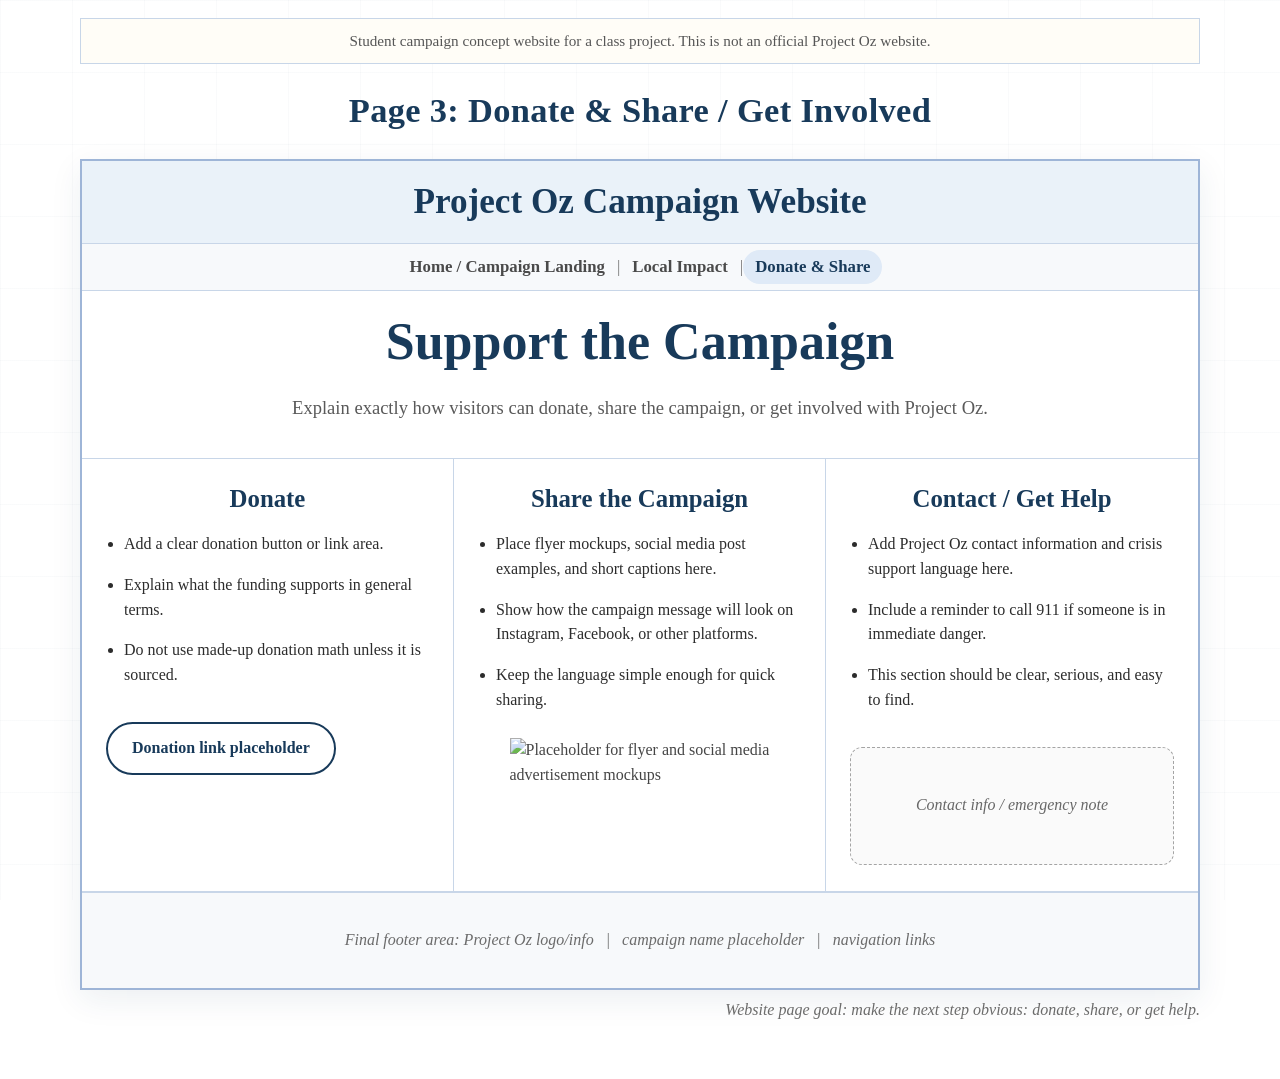
==== donate-share.html @ 4ec4ed12 "Add files via upload" ====
<!doctype html>
<html lang="en">
<head>
  <meta charset="utf-8">
  <meta name="viewport" content="width=device-width, initial-scale=1">
  <title>Project Oz Campaign Website | Donate & Share</title>
  <link rel="stylesheet" href="styles.css">
</head>
<body>
  <div class="student-notice">Student campaign concept website for a class project. This is not an official Project Oz website.</div>

  <div class="site-shell">
    <h1 class="page-label">Page 3: Donate &amp; Share / Get Involved</h1>

    <div class="site-frame">
      <header>
        <div class="brand-bar">Project Oz Campaign Website</div>
        <nav class="nav-bar" aria-label="Main navigation">
          <a href="index.html">Home / Campaign Landing</a>
          <span class="nav-separator">|</span>
          <a href="local-impact.html">Local Impact</a>
          <span class="nav-separator">|</span>
          <a href="donate-share.html" aria-current="page">Donate &amp; Share</a>
        </nav>
      </header>

      <main>
        <section class="hero">
          <h1>Support the Campaign</h1>
          <p class="subtitle">Explain exactly how visitors can donate, share the campaign, or get involved with Project Oz.</p>
        </section>

        <section class="card-grid" aria-label="Donate share and contact sections">
          <article class="panel">
            <h2>Donate</h2>
            <ul>
              <li>Add a clear donation button or link area.</li>
              <li>Explain what the funding supports in general terms.</li>
              <li>Do not use made-up donation math unless it is sourced.</li>
            </ul>
            <a class="action-button" href="#">Donation link placeholder</a>
          </article>

          <article class="panel">
            <h2>Share the Campaign</h2>
            <ul>
              <li>Place flyer mockups, social media post examples, and short captions here.</li>
              <li>Show how the campaign message will look on Instagram, Facebook, or other platforms.</li>
              <li>Keep the language simple enough for quick sharing.</li>
            </ul>
            <img class="box-mockup" src="assets/flyer-placeholder.svg" alt="Placeholder for flyer and social media advertisement mockups">
          </article>

          <article class="panel">
            <h2>Contact / Get Help</h2>
            <ul>
              <li>Add Project Oz contact information and crisis support language here.</li>
              <li>Include a reminder to call 911 if someone is in immediate danger.</li>
              <li>This section should be clear, serious, and easy to find.</li>
            </ul>
            <div class="placeholder">Contact info / emergency note</div>
          </article>
        </section>

        <footer class="footer-area">
          Final footer area: Project Oz logo/info &nbsp; | &nbsp; campaign name placeholder &nbsp; | &nbsp; navigation links
        </footer>
      </main>
    </div>

    <div class="goal-note">Website page goal: make the next step obvious: donate, share, or get help.</div>
  </div>
</body>
</html>
---- styles.css ----
:root {
  --navy: #183a5a;
  --line: #9eb5d7;
  --line-soft: #c8d6e8;
  --pale-blue: #eaf2f9;
  --pale-gray: #f7f9fb;
  --text: #2c2c2c;
  --muted: #6b6b6b;
  --white: #ffffff;
}

* {
  box-sizing: border-box;
}

html {
  scroll-behavior: smooth;
}

body {
  margin: 0;
  background: #ffffff;
  color: var(--text);
  font-family: Georgia, "Times New Roman", serif;
  line-height: 1.55;
}

body::before {
  content: "";
  position: fixed;
  inset: 0;
  pointer-events: none;
  background:
    linear-gradient(90deg, rgba(24, 58, 90, 0.025) 1px, transparent 1px),
    linear-gradient(rgba(24, 58, 90, 0.025) 1px, transparent 1px);
  background-size: 72px 72px;
  z-index: -1;
}

.site-shell {
  width: min(1120px, calc(100% - 40px));
  margin: 40px auto 56px;
}

.student-notice {
  width: min(1120px, calc(100% - 40px));
  margin: 18px auto -20px;
  padding: 10px 16px;
  border: 1px solid var(--line-soft);
  background: #fffdf7;
  color: #565656;
  font-size: 0.95rem;
  text-align: center;
}

.page-label {
  text-align: center;
  color: var(--navy);
  font-size: clamp(1.6rem, 3vw, 2.15rem);
  margin: 0 0 22px;
  letter-spacing: 0.01em;
}

.site-frame {
  border: 2px solid var(--line);
  background: var(--white);
  box-shadow: 0 10px 30px rgba(24, 58, 90, 0.08);
}

.brand-bar {
  background: var(--pale-blue);
  border-bottom: 1px solid var(--line-soft);
  color: var(--navy);
  text-align: center;
  padding: 14px 20px;
  font-size: clamp(1.65rem, 3vw, 2.2rem);
  font-weight: 700;
}

.nav-bar {
  display: flex;
  align-items: center;
  justify-content: center;
  flex-wrap: wrap;
  gap: 0;
  min-height: 44px;
  padding: 6px 12px;
  border-bottom: 1px solid var(--line-soft);
  background: var(--pale-gray);
  color: #494949;
  font-size: 1.05rem;
  font-weight: 700;
}

.nav-bar a {
  color: #4a4a4a;
  text-decoration: none;
  padding: 4px 12px;
  border-radius: 999px;
}

.nav-bar a:hover,
.nav-bar a:focus,
.nav-bar a[aria-current="page"] {
  color: var(--navy);
  background: #dfeaf7;
  outline: none;
}

.nav-separator {
  color: #777;
  font-weight: 400;
}

.hero {
  text-align: center;
  padding: 22px 40px 36px;
  border-bottom: 1px solid var(--line-soft);
}

.hero h1 {
  margin: 0;
  color: var(--navy);
  font-size: clamp(2.2rem, 5vw, 3.25rem);
  line-height: 1.12;
}

.hero .subtitle {
  margin: 22px auto 0;
  max-width: 820px;
  color: #595959;
  font-size: 1.16rem;
}

.campaign-name {
  display: inline-block;
  margin-top: 25px;
  font-size: 1.2rem;
  font-style: italic;
  color: #666;
}

.campaign-line {
  display: inline-block;
  min-width: 270px;
  border-bottom: 1px solid #777;
  transform: translateY(-2px);
}

.card-grid {
  display: grid;
  grid-template-columns: repeat(3, 1fr);
  min-height: 390px;
}

.two-grid {
  display: grid;
  grid-template-columns: repeat(2, 1fr);
}

.four-grid {
  display: grid;
  grid-template-columns: repeat(4, 1fr);
}

.panel {
  padding: 26px 24px;
  border-right: 1px solid var(--line-soft);
  border-bottom: 1px solid var(--line-soft);
  min-height: 255px;
}

.panel:last-child {
  border-right: none;
}

.two-grid .panel:nth-child(2n),
.four-grid .panel:nth-child(4n),
.card-grid .panel:nth-child(3n) {
  border-right: none;
}

.panel h2,
.panel h3,
.source-area h2 {
  margin: 0 0 18px;
  color: var(--navy);
  line-height: 1.15;
}

.panel h2 {
  text-align: center;
  font-size: 1.55rem;
}

.panel h3 {
  text-align: center;
  font-size: 1.28rem;
}

.panel p {
  margin: 0 0 15px;
  font-size: 1.04rem;
}

.panel ul {
  margin: 0;
  padding-left: 18px;
}

.panel li {
  margin: 0 0 16px;
}

.placeholder {
  display: flex;
  align-items: center;
  justify-content: center;
  min-height: 118px;
  margin-top: 34px;
  padding: 18px;
  border: 1px dashed #a4a4a4;
  border-radius: 12px;
  background: #fafafa;
  color: #686868;
  font-style: italic;
  text-align: center;
}

.placeholder.tight {
  min-height: 70px;
  margin-top: 18px;
}

.box-mockup {
  width: 100%;
  max-width: 260px;
  margin: 25px auto 0;
  display: block;
  opacity: 0.88;
}

.action-button {
  display: inline-block;
  margin-top: 18px;
  padding: 12px 24px;
  border: 2px solid var(--navy);
  border-radius: 999px;
  color: var(--navy);
  text-decoration: none;
  font-weight: 700;
  background: #ffffff;
}

.action-button:hover,
.action-button:focus {
  background: var(--navy);
  color: #ffffff;
}

.wide-panel {
  padding: 24px;
  border-bottom: 1px solid var(--line-soft);
}

.source-area {
  padding: 24px;
  min-height: 135px;
}

.source-list {
  margin: 8px 0 0;
  padding-left: 19px;
}

.source-list li {
  margin-bottom: 8px;
}

.source-list a {
  color: var(--navy);
}

.goal-note {
  text-align: right;
  color: var(--muted);
  font-style: italic;
  padding: 8px 0 0;
}

.footer-area {
  min-height: 96px;
  border-top: 1px solid var(--line-soft);
  background: var(--pale-gray);
  display: flex;
  align-items: center;
  justify-content: center;
  padding: 20px;
  color: var(--muted);
  font-style: italic;
  text-align: center;
}

.site-footer {
  margin-top: 14px;
  color: var(--muted);
  font-size: 0.92rem;
  text-align: center;
}

.site-footer a {
  color: var(--navy);
}

@media (max-width: 850px) {
  .site-shell,
  .student-notice {
    width: min(100% - 24px, 1120px);
  }

  .hero {
    padding: 26px 22px;
  }

  .card-grid,
  .two-grid,
  .four-grid {
    grid-template-columns: 1fr;
  }

  .panel,
  .panel:last-child,
  .two-grid .panel:nth-child(2n),
  .four-grid .panel:nth-child(4n),
  .card-grid .panel:nth-child(3n) {
    border-right: none;
  }

  .nav-separator {
    display: none;
  }

  .nav-bar a {
    margin: 2px;
  }

  .goal-note {
    text-align: center;
    padding: 10px 14px 0;
  }
}
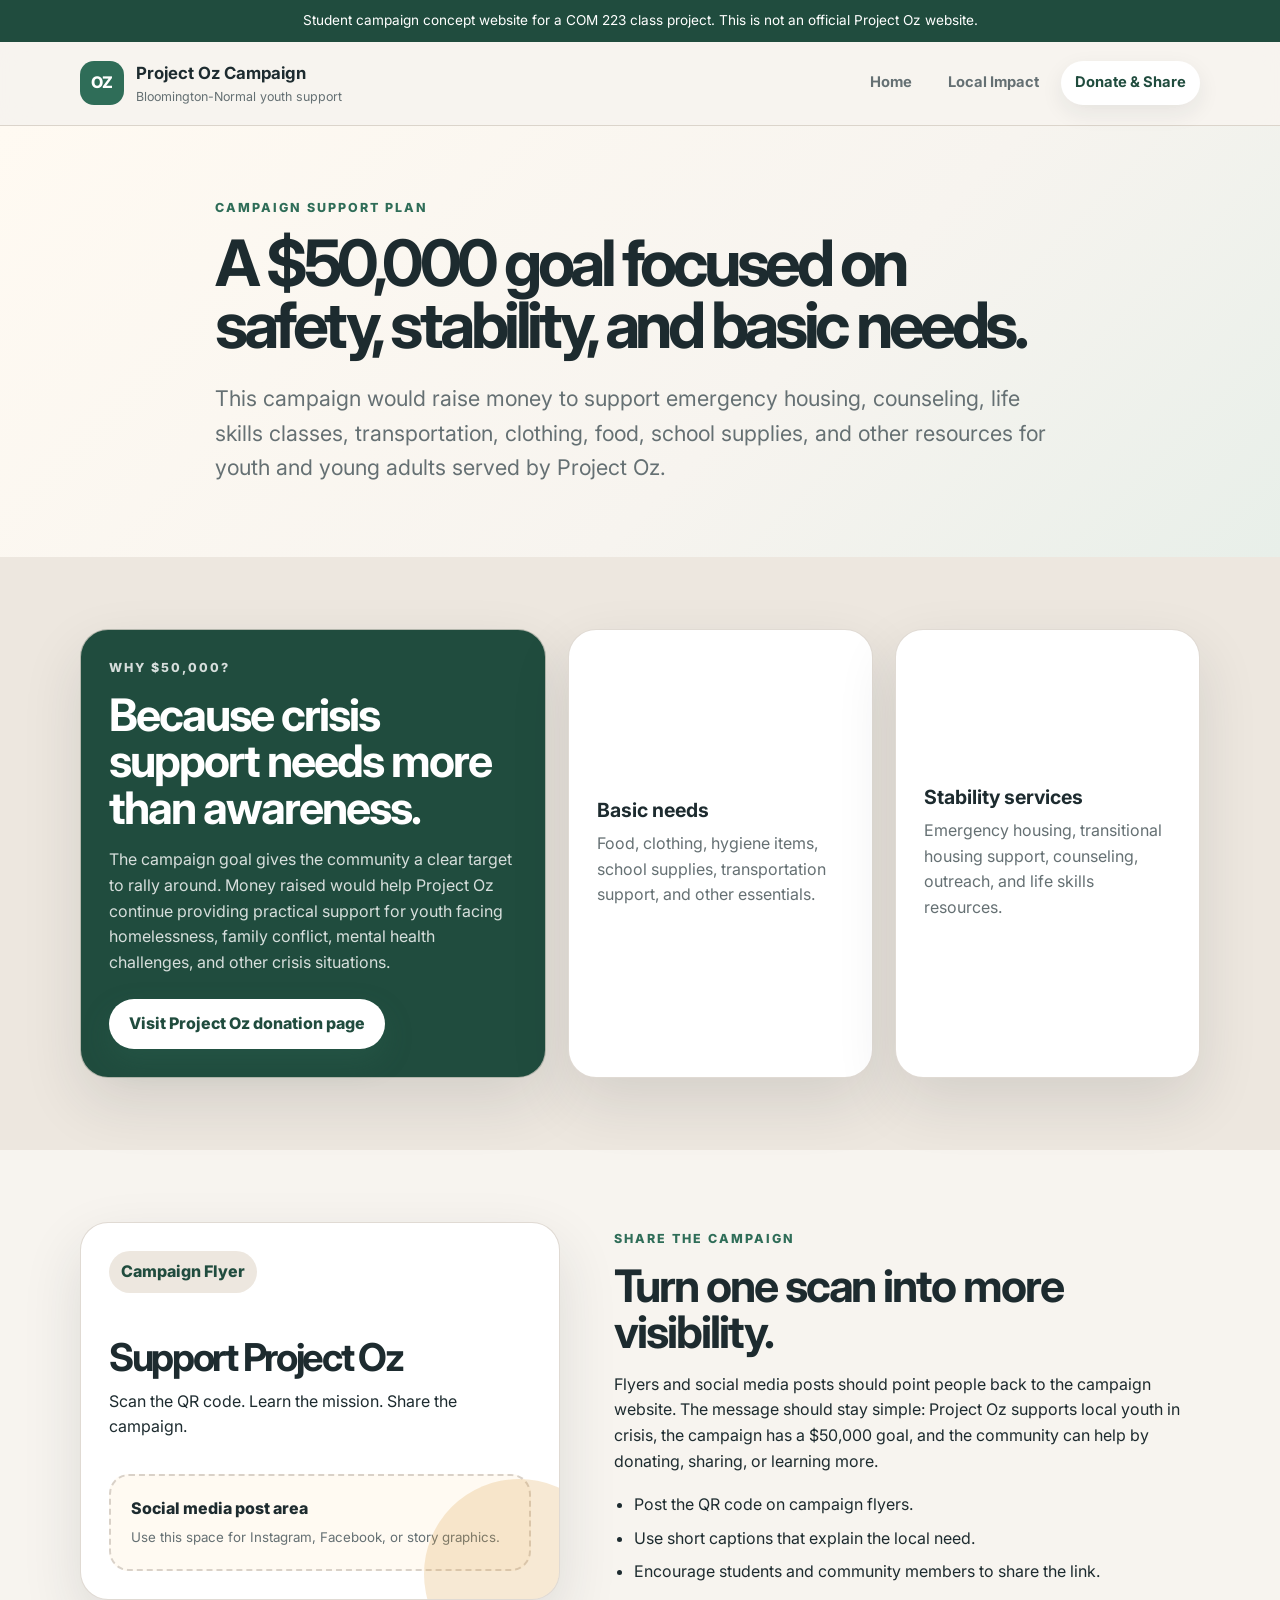
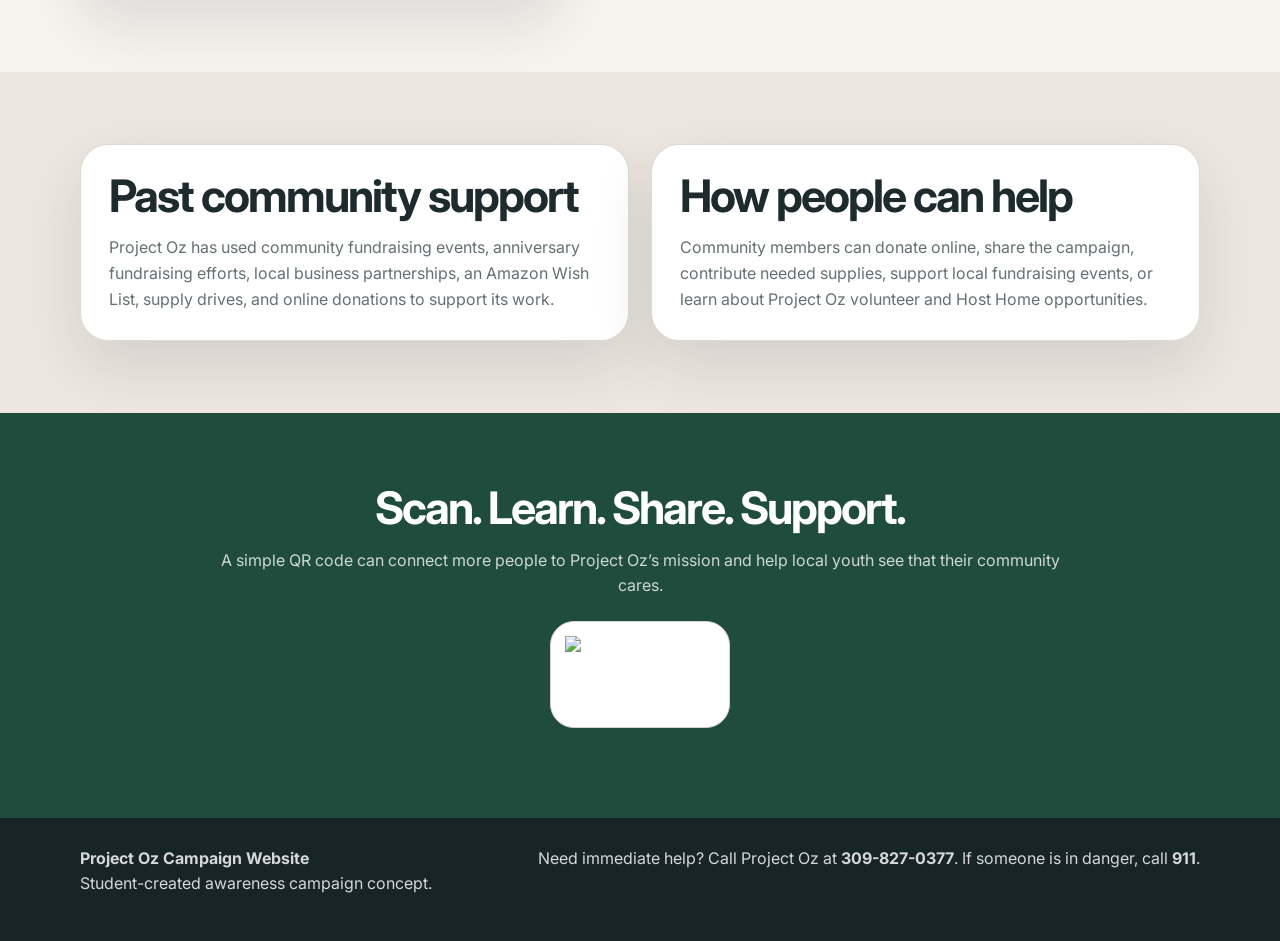
==== commit ab817c1c: "Add files via upload" ====
--- a/donate-share.html
+++ b/donate-share.html
@@ -3,72 +3,115 @@
 <head>
   <meta charset="utf-8">
   <meta name="viewport" content="width=device-width, initial-scale=1">
-  <title>Project Oz Campaign Website | Donate & Share</title>
+  <meta name="description" content="Donation, sharing, and community support plan for the Project Oz campaign concept.">
+  <title>Project Oz Campaign | Donate & Share</title>
+  <link rel="preconnect" href="https://fonts.googleapis.com">
+  <link rel="preconnect" href="https://fonts.gstatic.com" crossorigin>
+  <link href="https://fonts.googleapis.com/css2?family=Inter:wght@400;500;600;700;800&display=swap" rel="stylesheet">
   <link rel="stylesheet" href="styles.css">
 </head>
 <body>
-  <div class="student-notice">Student campaign concept website for a class project. This is not an official Project Oz website.</div>
+  <a class="skip-link" href="#main-content">Skip to main content</a>
+  <div class="notice">Student campaign concept website for a COM 223 class project. This is not an official Project Oz website.</div>
 
-  <div class="site-shell">
-    <h1 class="page-label">Page 3: Donate &amp; Share / Get Involved</h1>
+  <header class="site-header">
+    <div class="container header-inner">
+      <a class="brand" href="index.html" aria-label="Project Oz Campaign homepage">
+        <span class="brand-mark">OZ</span>
+        <span>
+          <strong>Project Oz Campaign</strong>
+          <small>Bloomington-Normal youth support</small>
+        </span>
+      </a>
+      <nav class="nav" aria-label="Main navigation">
+        <a href="index.html">Home</a>
+        <a href="local-impact.html">Local Impact</a>
+        <a class="active" href="donate-share.html">Donate &amp; Share</a>
+      </nav>
+    </div>
+  </header>
 
-    <div class="site-frame">
-      <header>
-        <div class="brand-bar">Project Oz Campaign Website</div>
-        <nav class="nav-bar" aria-label="Main navigation">
-          <a href="index.html">Home / Campaign Landing</a>
-          <span class="nav-separator">|</span>
-          <a href="local-impact.html">Local Impact</a>
-          <span class="nav-separator">|</span>
-          <a href="donate-share.html" aria-current="page">Donate &amp; Share</a>
-        </nav>
-      </header>
+  <main id="main-content">
+    <section class="page-hero section">
+      <div class="container narrow">
+        <p class="eyebrow">Campaign support plan</p>
+        <h1>A $50,000 goal focused on safety, stability, and basic needs.</h1>
+        <p class="lead">This campaign would raise money to support emergency housing, counseling, life skills classes, transportation, clothing, food, school supplies, and other resources for youth and young adults served by Project Oz.</p>
+      </div>
+    </section>
 
-      <main>
-        <section class="hero">
-          <h1>Support the Campaign</h1>
-          <p class="subtitle">Explain exactly how visitors can donate, share the campaign, or get involved with Project Oz.</p>
-        </section>
+    <section class="section soft-bg">
+      <div class="container donation-grid">
+        <article class="donation-card main-donation">
+          <p class="eyebrow">Why $50,000?</p>
+          <h2>Because crisis support needs more than awareness.</h2>
+          <p>The campaign goal gives the community a clear target to rally around. Money raised would help Project Oz continue providing practical support for youth facing homelessness, family conflict, mental health challenges, and other crisis situations.</p>
+          <a class="button primary" href="https://projectoz.networkforgood.com/" target="_blank" rel="noopener">Visit Project Oz donation page</a>
+        </article>
+        <article class="donation-card mini-card">
+          <h3>Basic needs</h3>
+          <p>Food, clothing, hygiene items, school supplies, transportation support, and other essentials.</p>
+        </article>
+        <article class="donation-card mini-card">
+          <h3>Stability services</h3>
+          <p>Emergency housing, transitional housing support, counseling, outreach, and life skills resources.</p>
+        </article>
+      </div>
+    </section>
 
-        <section class="card-grid" aria-label="Donate share and contact sections">
-          <article class="panel">
-            <h2>Donate</h2>
-            <ul>
-              <li>Add a clear donation button or link area.</li>
-              <li>Explain what the funding supports in general terms.</li>
-              <li>Do not use made-up donation math unless it is sourced.</li>
-            </ul>
-            <a class="action-button" href="#">Donation link placeholder</a>
-          </article>
+    <section class="section">
+      <div class="container split-grid reverse">
+        <div class="flyer-preview" role="img" aria-label="Flyer and social media advertisement concept">
+          <div class="flyer-header">Campaign Flyer</div>
+          <h3>Support Project Oz</h3>
+          <p>Scan the QR code. Learn the mission. Share the campaign.</p>
+          <div class="social-card">
+            <span>Social media post area</span>
+            <small>Use this space for Instagram, Facebook, or story graphics.</small>
+          </div>
+        </div>
+        <div>
+          <p class="eyebrow">Share the campaign</p>
+          <h2>Turn one scan into more visibility.</h2>
+          <p>Flyers and social media posts should point people back to the campaign website. The message should stay simple: Project Oz supports local youth in crisis, the campaign has a $50,000 goal, and the community can help by donating, sharing, or learning more.</p>
+          <ul class="check-list">
+            <li>Post the QR code on campaign flyers.</li>
+            <li>Use short captions that explain the local need.</li>
+            <li>Encourage students and community members to share the link.</li>
+          </ul>
+        </div>
+      </div>
+    </section>
 
-          <article class="panel">
-            <h2>Share the Campaign</h2>
-            <ul>
-              <li>Place flyer mockups, social media post examples, and short captions here.</li>
-              <li>Show how the campaign message will look on Instagram, Facebook, or other platforms.</li>
-              <li>Keep the language simple enough for quick sharing.</li>
-            </ul>
-            <img class="box-mockup" src="assets/flyer-placeholder.svg" alt="Placeholder for flyer and social media advertisement mockups">
-          </article>
+    <section class="section soft-bg">
+      <div class="container content-grid">
+        <article class="content-card">
+          <h2>Past community support</h2>
+          <p>Project Oz has used community fundraising events, anniversary fundraising efforts, local business partnerships, an Amazon Wish List, supply drives, and online donations to support its work.</p>
+        </article>
+        <article class="content-card">
+          <h2>How people can help</h2>
+          <p>Community members can donate online, share the campaign, contribute needed supplies, support local fundraising events, or learn about Project Oz volunteer and Host Home opportunities.</p>
+        </article>
+      </div>
+    </section>
 
-          <article class="panel">
-            <h2>Contact / Get Help</h2>
-            <ul>
-              <li>Add Project Oz contact information and crisis support language here.</li>
-              <li>Include a reminder to call 911 if someone is in immediate danger.</li>
-              <li>This section should be clear, serious, and easy to find.</li>
-            </ul>
-            <div class="placeholder">Contact info / emergency note</div>
-          </article>
-        </section>
+    <section class="section final-cta">
+      <div class="container narrow center">
+        <h2>Scan. Learn. Share. Support.</h2>
+        <p>A simple QR code can connect more people to Project Oz’s mission and help local youth see that their community cares.</p>
+        <div class="qr-frame small">
+          <img src="assets/project-oz-qr.png" alt="QR code linking to the Project Oz campaign website">
+        </div>
+      </div>
+    </section>
+  </main>
 
-        <footer class="footer-area">
-          Final footer area: Project Oz logo/info &nbsp; | &nbsp; campaign name placeholder &nbsp; | &nbsp; navigation links
-        </footer>
-      </main>
+  <footer class="site-footer">
+    <div class="container footer-grid">
+      <p><strong>Project Oz Campaign Website</strong><br>Student-created awareness campaign concept.</p>
+      <p>Need immediate help? Call Project Oz at <strong>309-827-0377</strong>. If someone is in danger, call <strong>911</strong>.</p>
     </div>
-
-    <div class="goal-note">Website page goal: make the next step obvious: donate, share, or get help.</div>
-  </div>
+  </footer>
 </body>
 </html>
--- a/styles.css
+++ b/styles.css
@@ -1,12 +1,18 @@
 :root {
-  --navy: #183a5a;
-  --line: #9eb5d7;
-  --line-soft: #c8d6e8;
-  --pale-blue: #eaf2f9;
-  --pale-gray: #f7f9fb;
-  --text: #2c2c2c;
-  --muted: #6b6b6b;
-  --white: #ffffff;
+  --bg: #f7f4ef;
+  --paper: #ffffff;
+  --ink: #1d2b2f;
+  --muted: #657073;
+  --line: #d9d1c8;
+  --soft: #ede7df;
+  --green: #2f6d58;
+  --green-dark: #204c3e;
+  --gold: #d99a3d;
+  --cream: #fffaf2;
+  --shadow: 0 24px 60px rgba(31, 43, 47, 0.12);
+  --radius-lg: 28px;
+  --radius-md: 18px;
+  --radius-sm: 12px;
 }
 
 * {
@@ -19,333 +25,604 @@
 
 body {
   margin: 0;
-  background: #ffffff;
-  color: var(--text);
-  font-family: Georgia, "Times New Roman", serif;
-  line-height: 1.55;
-}
-
-body::before {
-  content: "";
-  position: fixed;
-  inset: 0;
-  pointer-events: none;
-  background:
-    linear-gradient(90deg, rgba(24, 58, 90, 0.025) 1px, transparent 1px),
-    linear-gradient(rgba(24, 58, 90, 0.025) 1px, transparent 1px);
-  background-size: 72px 72px;
-  z-index: -1;
-}
-
-.site-shell {
+  font-family: "Inter", system-ui, -apple-system, BlinkMacSystemFont, "Segoe UI", sans-serif;
+  background: var(--bg);
+  color: var(--ink);
+  line-height: 1.6;
+}
+
+img {
+  max-width: 100%;
+  display: block;
+}
+
+a {
+  color: inherit;
+}
+
+.container {
   width: min(1120px, calc(100% - 40px));
-  margin: 40px auto 56px;
-}
-
-.student-notice {
-  width: min(1120px, calc(100% - 40px));
-  margin: 18px auto -20px;
-  padding: 10px 16px;
-  border: 1px solid var(--line-soft);
-  background: #fffdf7;
-  color: #565656;
-  font-size: 0.95rem;
+  margin: 0 auto;
+}
+
+.narrow {
+  width: min(850px, calc(100% - 40px));
+}
+
+.section {
+  padding: 72px 0;
+}
+
+.soft-bg {
+  background: var(--soft);
+}
+
+.notice {
+  padding: 10px 18px;
+  background: var(--green-dark);
+  color: white;
+  font-size: 0.85rem;
   text-align: center;
 }
 
-.page-label {
-  text-align: center;
-  color: var(--navy);
-  font-size: clamp(1.6rem, 3vw, 2.15rem);
-  margin: 0 0 22px;
-  letter-spacing: 0.01em;
-}
-
-.site-frame {
-  border: 2px solid var(--line);
-  background: var(--white);
-  box-shadow: 0 10px 30px rgba(24, 58, 90, 0.08);
-}
-
-.brand-bar {
-  background: var(--pale-blue);
-  border-bottom: 1px solid var(--line-soft);
-  color: var(--navy);
-  text-align: center;
-  padding: 14px 20px;
-  font-size: clamp(1.65rem, 3vw, 2.2rem);
-  font-weight: 700;
-}
-
-.nav-bar {
+.skip-link {
+  position: absolute;
+  top: -100px;
+  left: 16px;
+  z-index: 1000;
+  padding: 10px 14px;
+  background: white;
+  color: var(--green-dark);
+  border-radius: 10px;
+}
+
+.skip-link:focus {
+  top: 16px;
+}
+
+.site-header {
+  position: sticky;
+  top: 0;
+  z-index: 50;
+  background: rgba(247, 244, 239, 0.92);
+  border-bottom: 1px solid rgba(217, 209, 200, 0.9);
+  backdrop-filter: blur(14px);
+}
+
+.header-inner {
   display: flex;
   align-items: center;
-  justify-content: center;
-  flex-wrap: wrap;
-  gap: 0;
-  min-height: 44px;
-  padding: 6px 12px;
-  border-bottom: 1px solid var(--line-soft);
-  background: var(--pale-gray);
-  color: #494949;
+  justify-content: space-between;
+  gap: 24px;
+  padding: 18px 0;
+}
+
+.brand {
+  display: inline-flex;
+  align-items: center;
+  gap: 12px;
+  text-decoration: none;
+}
+
+.brand-mark {
+  display: grid;
+  place-items: center;
+  width: 44px;
+  height: 44px;
+  border-radius: 14px;
+  background: var(--green);
+  color: white;
+  font-weight: 800;
+  letter-spacing: -0.05em;
+}
+
+.brand strong,
+.brand small {
+  display: block;
+}
+
+.brand strong {
   font-size: 1.05rem;
-  font-weight: 700;
-}
-
-.nav-bar a {
-  color: #4a4a4a;
-  text-decoration: none;
-  padding: 4px 12px;
-  border-radius: 999px;
-}
-
-.nav-bar a:hover,
-.nav-bar a:focus,
-.nav-bar a[aria-current="page"] {
-  color: var(--navy);
-  background: #dfeaf7;
-  outline: none;
-}
-
-.nav-separator {
-  color: #777;
-  font-weight: 400;
-}
-
-.hero {
-  text-align: center;
-  padding: 22px 40px 36px;
-  border-bottom: 1px solid var(--line-soft);
-}
-
-.hero h1 {
-  margin: 0;
-  color: var(--navy);
-  font-size: clamp(2.2rem, 5vw, 3.25rem);
-  line-height: 1.12;
-}
-
-.hero .subtitle {
-  margin: 22px auto 0;
-  max-width: 820px;
-  color: #595959;
-  font-size: 1.16rem;
-}
-
-.campaign-name {
-  display: inline-block;
-  margin-top: 25px;
-  font-size: 1.2rem;
-  font-style: italic;
-  color: #666;
-}
-
-.campaign-line {
-  display: inline-block;
-  min-width: 270px;
-  border-bottom: 1px solid #777;
-  transform: translateY(-2px);
-}
-
-.card-grid {
-  display: grid;
-  grid-template-columns: repeat(3, 1fr);
-  min-height: 390px;
-}
-
-.two-grid {
-  display: grid;
-  grid-template-columns: repeat(2, 1fr);
-}
-
-.four-grid {
-  display: grid;
-  grid-template-columns: repeat(4, 1fr);
-}
-
-.panel {
-  padding: 26px 24px;
-  border-right: 1px solid var(--line-soft);
-  border-bottom: 1px solid var(--line-soft);
-  min-height: 255px;
-}
-
-.panel:last-child {
-  border-right: none;
-}
-
-.two-grid .panel:nth-child(2n),
-.four-grid .panel:nth-child(4n),
-.card-grid .panel:nth-child(3n) {
-  border-right: none;
-}
-
-.panel h2,
-.panel h3,
-.source-area h2 {
-  margin: 0 0 18px;
-  color: var(--navy);
-  line-height: 1.15;
-}
-
-.panel h2 {
-  text-align: center;
-  font-size: 1.55rem;
-}
-
-.panel h3 {
-  text-align: center;
-  font-size: 1.28rem;
-}
-
-.panel p {
-  margin: 0 0 15px;
-  font-size: 1.04rem;
-}
-
-.panel ul {
-  margin: 0;
-  padding-left: 18px;
-}
-
-.panel li {
-  margin: 0 0 16px;
-}
-
-.placeholder {
+}
+
+.brand small {
+  color: var(--muted);
+  font-size: 0.78rem;
+}
+
+.nav {
   display: flex;
   align-items: center;
-  justify-content: center;
-  min-height: 118px;
-  margin-top: 34px;
-  padding: 18px;
-  border: 1px dashed #a4a4a4;
-  border-radius: 12px;
-  background: #fafafa;
-  color: #686868;
-  font-style: italic;
-  text-align: center;
-}
-
-.placeholder.tight {
-  min-height: 70px;
-  margin-top: 18px;
-}
-
-.box-mockup {
-  width: 100%;
-  max-width: 260px;
-  margin: 25px auto 0;
-  display: block;
-  opacity: 0.88;
-}
-
-.action-button {
-  display: inline-block;
-  margin-top: 18px;
-  padding: 12px 24px;
-  border: 2px solid var(--navy);
+  gap: 8px;
+  flex-wrap: wrap;
+}
+
+.nav a {
+  padding: 10px 14px;
   border-radius: 999px;
-  color: var(--navy);
   text-decoration: none;
+  color: var(--muted);
   font-weight: 700;
-  background: #ffffff;
-}
-
-.action-button:hover,
-.action-button:focus {
-  background: var(--navy);
-  color: #ffffff;
-}
-
-.wide-panel {
-  padding: 24px;
-  border-bottom: 1px solid var(--line-soft);
-}
-
-.source-area {
-  padding: 24px;
-  min-height: 135px;
-}
-
-.source-list {
-  margin: 8px 0 0;
-  padding-left: 19px;
-}
-
-.source-list li {
-  margin-bottom: 8px;
-}
-
-.source-list a {
-  color: var(--navy);
-}
-
-.goal-note {
-  text-align: right;
+  font-size: 0.92rem;
+}
+
+.nav a:hover,
+.nav a.active {
+  background: white;
+  color: var(--green-dark);
+  box-shadow: 0 8px 22px rgba(31, 43, 47, 0.08);
+}
+
+.hero {
+  padding: 86px 0 76px;
+  background:
+    radial-gradient(circle at top left, rgba(217, 154, 61, 0.23), transparent 28rem),
+    linear-gradient(135deg, #fffaf2 0%, #f7f4ef 55%, #e8efe9 100%);
+}
+
+.hero-grid,
+.split-grid {
+  display: grid;
+  grid-template-columns: 1.05fr 0.95fr;
+  gap: 54px;
+  align-items: center;
+}
+
+.hero-copy h1,
+.page-hero h1 {
+  margin: 0;
+  font-size: clamp(2.5rem, 6vw, 5.4rem);
+  line-height: 0.98;
+  letter-spacing: -0.07em;
+}
+
+.page-hero h1 {
+  font-size: clamp(2.2rem, 5vw, 4.4rem);
+}
+
+.lead {
+  margin: 24px 0 0;
+  font-size: clamp(1.08rem, 2vw, 1.35rem);
   color: var(--muted);
-  font-style: italic;
-  padding: 8px 0 0;
-}
-
-.footer-area {
-  min-height: 96px;
-  border-top: 1px solid var(--line-soft);
-  background: var(--pale-gray);
+}
+
+.eyebrow {
+  margin: 0 0 14px;
+  text-transform: uppercase;
+  letter-spacing: 0.16em;
+  font-weight: 800;
+  color: var(--green);
+  font-size: 0.78rem;
+}
+
+.cta-row {
   display: flex;
+  flex-wrap: wrap;
+  gap: 14px;
+  margin-top: 32px;
+}
+
+.button {
+  display: inline-flex;
   align-items: center;
   justify-content: center;
+  min-height: 48px;
+  padding: 12px 20px;
+  border-radius: 999px;
+  text-decoration: none;
+  font-weight: 800;
+  transition: transform 0.18s ease, box-shadow 0.18s ease;
+}
+
+.button:hover {
+  transform: translateY(-2px);
+}
+
+.button.primary {
+  background: var(--green);
+  color: white;
+  box-shadow: 0 12px 28px rgba(47, 109, 88, 0.25);
+}
+
+.button.secondary {
+  background: white;
+  color: var(--green-dark);
+  border: 1px solid var(--line);
+}
+
+.scan-card,
+.mock-box,
+.flyer-preview,
+.sources-card,
+.info-card,
+.content-card,
+.stat-card,
+.donation-card,
+.service-grid article {
+  background: var(--paper);
+  border: 1px solid rgba(217, 209, 200, 0.8);
+  border-radius: var(--radius-lg);
+  box-shadow: var(--shadow);
+}
+
+.scan-card {
+  padding: 28px;
+  text-align: center;
+}
+
+.box-label {
+  display: inline-flex;
+  padding: 8px 12px;
+  background: var(--cream);
+  border: 1px solid var(--line);
+  border-radius: 999px;
+  color: var(--green-dark);
+  font-weight: 800;
+  font-size: 0.82rem;
+  margin-bottom: 18px;
+}
+
+.qr-frame {
+  width: min(250px, 80%);
+  margin: 0 auto 18px;
+  padding: 14px;
+  background: white;
+  border-radius: 24px;
+  border: 1px solid var(--line);
+}
+
+.qr-frame.small {
+  width: 180px;
+  margin-top: 22px;
+}
+
+.scan-card p {
+  margin: 0;
+  color: var(--muted);
+}
+
+h2 {
+  margin: 0 0 16px;
+  font-size: clamp(1.8rem, 3.5vw, 3rem);
+  line-height: 1.04;
+  letter-spacing: -0.045em;
+}
+
+h3 {
+  margin: 0 0 10px;
+  font-size: 1.22rem;
+  line-height: 1.15;
+}
+
+p {
+  margin: 0 0 16px;
+}
+
+p:last-child {
+  margin-bottom: 0;
+}
+
+.cards-three,
+.stats-grid,
+.content-grid,
+.donation-grid,
+.service-grid {
+  display: grid;
+  gap: 22px;
+}
+
+.cards-three,
+.stats-grid {
+  grid-template-columns: repeat(3, 1fr);
+}
+
+.info-card,
+.stat-card,
+.content-card,
+.donation-card,
+.service-grid article,
+.sources-card {
+  padding: 28px;
+}
+
+.card-number {
+  display: inline-flex;
+  align-items: center;
+  justify-content: center;
+  width: 42px;
+  height: 42px;
+  border-radius: 50%;
+  background: var(--cream);
+  color: var(--green-dark);
+  font-weight: 900;
+  margin-bottom: 20px;
+}
+
+.info-card p,
+.content-card p,
+.service-grid p,
+.donation-card p {
+  color: var(--muted);
+}
+
+.mock-box {
   padding: 20px;
+  background: #f0d4a3;
+  border-color: #cca46b;
+  transform: rotate(-1deg);
+}
+
+.mock-box-top {
+  padding: 12px 16px;
+  border: 2px dashed rgba(32, 76, 62, 0.4);
+  border-radius: 18px 18px 0 0;
+  font-weight: 900;
+  color: var(--green-dark);
+}
+
+.mock-box-content {
+  display: grid;
+  grid-template-columns: 1fr 96px;
+  gap: 18px;
+  align-items: center;
+  padding: 22px;
+  background: rgba(255, 250, 242, 0.72);
+  border: 2px dashed rgba(32, 76, 62, 0.4);
+  border-top: 0;
+  border-radius: 0 0 18px 18px;
+}
+
+.mock-box-content strong,
+.mock-box-content span {
+  display: block;
+}
+
+.mock-box-content strong {
+  font-size: 1.4rem;
+  line-height: 1;
+}
+
+.mock-box-content span {
+  color: var(--green-dark);
+  margin-top: 8px;
+}
+
+.mock-box-content img {
+  background: white;
+  padding: 6px;
+  border-radius: 10px;
+}
+
+.page-hero {
+  background: linear-gradient(135deg, #fffaf2 0%, #f7f4ef 60%, #e8efe9 100%);
+}
+
+.stat-card strong {
+  display: block;
+  margin-bottom: 8px;
+  font-size: 2rem;
+  letter-spacing: -0.05em;
+  color: var(--green-dark);
+}
+
+.stat-card span {
   color: var(--muted);
-  font-style: italic;
+}
+
+.content-grid {
+  grid-template-columns: repeat(2, 1fr);
+}
+
+.content-card.wide {
+  grid-column: 1 / -1;
+}
+
+.section-heading {
+  margin-bottom: 24px;
+}
+
+.service-grid {
+  grid-template-columns: repeat(3, 1fr);
+}
+
+.source-list,
+.check-list {
+  margin: 18px 0 0;
+  padding-left: 20px;
+}
+
+.source-list li,
+.check-list li {
+  margin: 8px 0;
+}
+
+.source-list a {
+  color: var(--green-dark);
+  font-weight: 700;
+}
+
+.donation-grid {
+  grid-template-columns: 1.3fr 0.85fr 0.85fr;
+  align-items: stretch;
+}
+
+.main-donation {
+  background: var(--green-dark);
+  color: white;
+}
+
+.main-donation .eyebrow,
+.main-donation p {
+  color: rgba(255, 255, 255, 0.82);
+}
+
+.main-donation .button.primary {
+  background: white;
+  color: var(--green-dark);
+  margin-top: 8px;
+}
+
+.mini-card {
+  display: flex;
+  flex-direction: column;
+  justify-content: center;
+}
+
+.reverse {
+  grid-template-columns: 0.9fr 1.1fr;
+}
+
+.flyer-preview {
+  padding: 28px;
+  min-height: 360px;
+  background: white;
+  position: relative;
+  overflow: hidden;
+}
+
+.flyer-preview::before {
+  content: "";
+  position: absolute;
+  inset: auto -55px -70px auto;
+  width: 190px;
+  height: 190px;
+  border-radius: 50%;
+  background: rgba(217, 154, 61, 0.22);
+}
+
+.flyer-header {
+  display: inline-flex;
+  padding: 8px 12px;
+  border-radius: 999px;
+  background: var(--soft);
+  color: var(--green-dark);
+  font-weight: 800;
+  margin-bottom: 42px;
+}
+
+.flyer-preview h3 {
+  font-size: 2.4rem;
+  letter-spacing: -0.06em;
+  max-width: 340px;
+}
+
+.social-card {
+  margin-top: 34px;
+  padding: 20px;
+  border: 2px dashed var(--line);
+  border-radius: 20px;
+  background: var(--cream);
+}
+
+.social-card span,
+.social-card small {
+  display: block;
+}
+
+.social-card span {
+  font-weight: 800;
+}
+
+.social-card small {
+  color: var(--muted);
+  margin-top: 6px;
+}
+
+.final-cta {
+  background: var(--green-dark);
+  color: white;
+}
+
+.final-cta p {
+  color: rgba(255, 255, 255, 0.78);
+}
+
+.center {
   text-align: center;
 }
 
 .site-footer {
-  margin-top: 14px;
-  color: var(--muted);
-  font-size: 0.92rem;
-  text-align: center;
-}
-
-.site-footer a {
-  color: var(--navy);
-}
-
-@media (max-width: 850px) {
-  .site-shell,
-  .student-notice {
-    width: min(100% - 24px, 1120px);
+  padding: 28px 0;
+  background: #172529;
+  color: rgba(255, 255, 255, 0.82);
+}
+
+.footer-grid {
+  display: flex;
+  justify-content: space-between;
+  gap: 24px;
+  align-items: start;
+}
+
+.footer-grid p:last-child {
+  text-align: right;
+}
+
+@media (max-width: 880px) {
+  .header-inner,
+  .footer-grid {
+    flex-direction: column;
+    align-items: flex-start;
+  }
+
+  .footer-grid p:last-child {
+    text-align: left;
+  }
+
+  .hero-grid,
+  .split-grid,
+  .reverse,
+  .content-grid,
+  .donation-grid {
+    grid-template-columns: 1fr;
+  }
+
+  .cards-three,
+  .stats-grid,
+  .service-grid {
+    grid-template-columns: 1fr;
+  }
+
+  .section {
+    padding: 54px 0;
   }
 
   .hero {
-    padding: 26px 22px;
-  }
-
-  .card-grid,
-  .two-grid,
-  .four-grid {
+    padding: 62px 0;
+  }
+}
+
+@media (max-width: 560px) {
+  .container,
+  .narrow {
+    width: min(100% - 28px, 1120px);
+  }
+
+  .brand small {
+    display: none;
+  }
+
+  .nav {
+    width: 100%;
+  }
+
+  .nav a {
+    flex: 1 1 auto;
+    text-align: center;
+    padding: 10px 8px;
+    font-size: 0.84rem;
+  }
+
+  .hero-copy h1,
+  .page-hero h1 {
+    letter-spacing: -0.055em;
+  }
+
+  .mock-box-content {
     grid-template-columns: 1fr;
   }
 
-  .panel,
-  .panel:last-child,
-  .two-grid .panel:nth-child(2n),
-  .four-grid .panel:nth-child(4n),
-  .card-grid .panel:nth-child(3n) {
-    border-right: none;
-  }
-
-  .nav-separator {
-    display: none;
-  }
-
-  .nav-bar a {
-    margin: 2px;
-  }
-
-  .goal-note {
-    text-align: center;
-    padding: 10px 14px 0;
-  }
-}
+  .mock-box-content img {
+    width: 110px;
+  }
+}
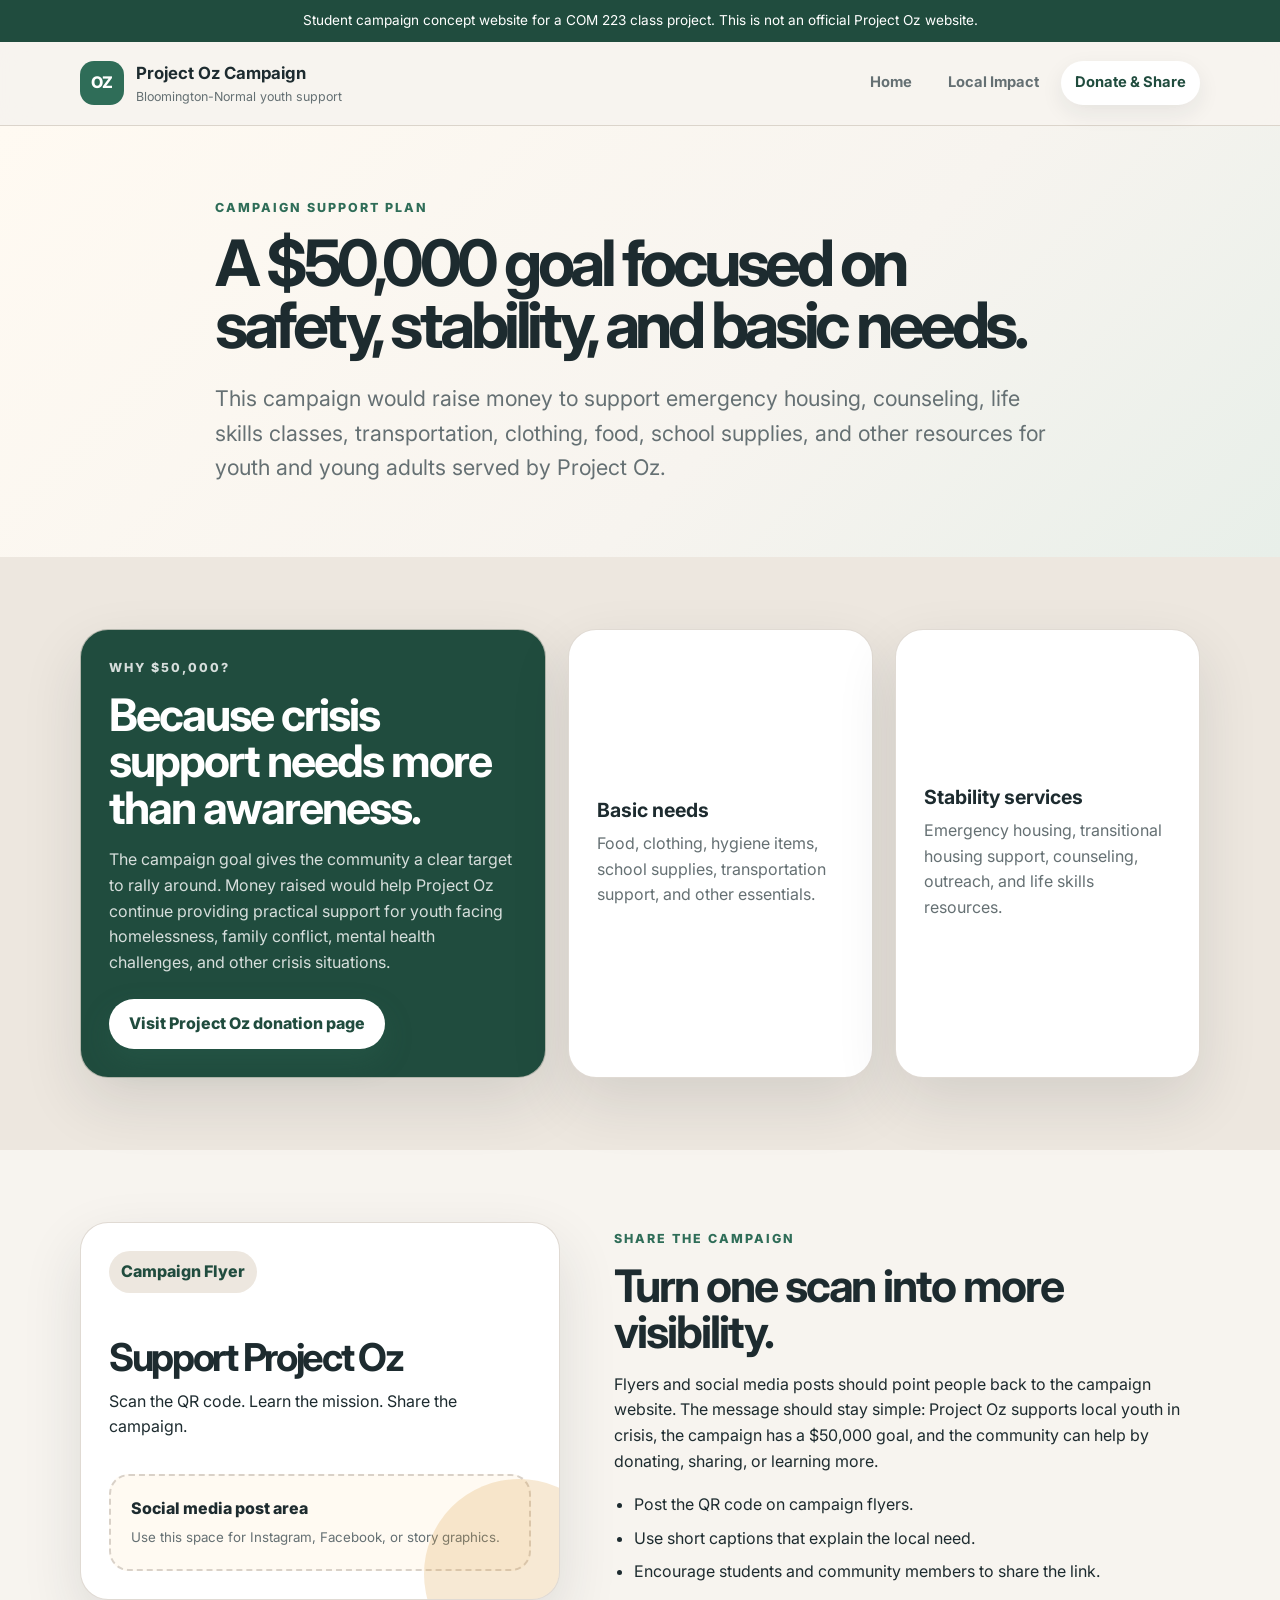
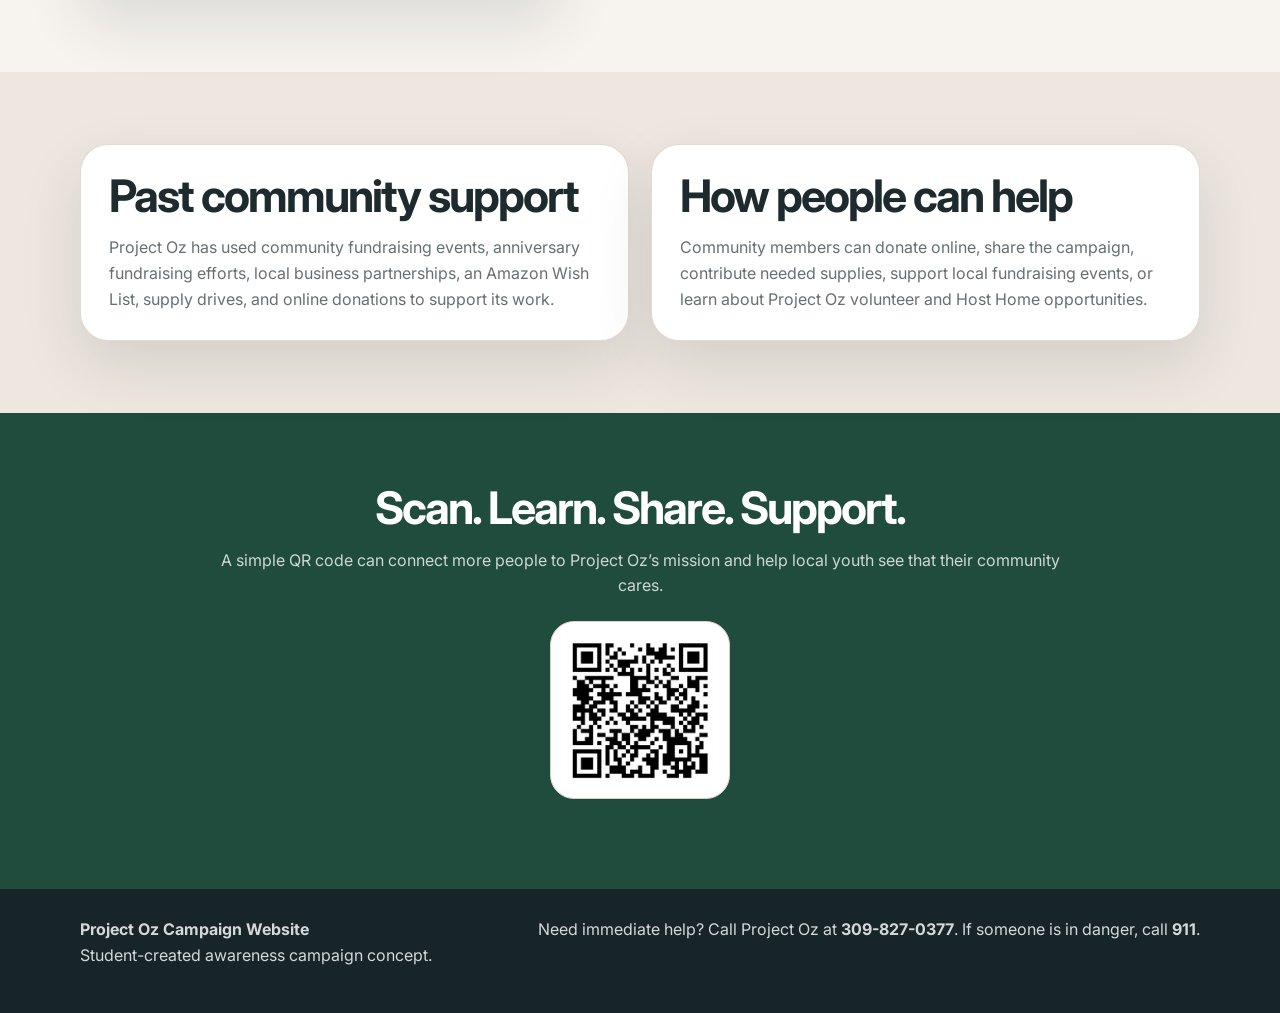
==== commit 87d6fa3b: "Update QR code image source path" ====
--- a/donate-share.html
+++ b/donate-share.html
@@ -101,7 +101,7 @@
         <h2>Scan. Learn. Share. Support.</h2>
         <p>A simple QR code can connect more people to Project Oz’s mission and help local youth see that their community cares.</p>
         <div class="qr-frame small">
-          <img src="assets/project-oz-qr.png" alt="QR code linking to the Project Oz campaign website">
+          <img src="project-oz-qr.png" alt="QR code linking to the Project Oz campaign website">
         </div>
       </div>
     </section>
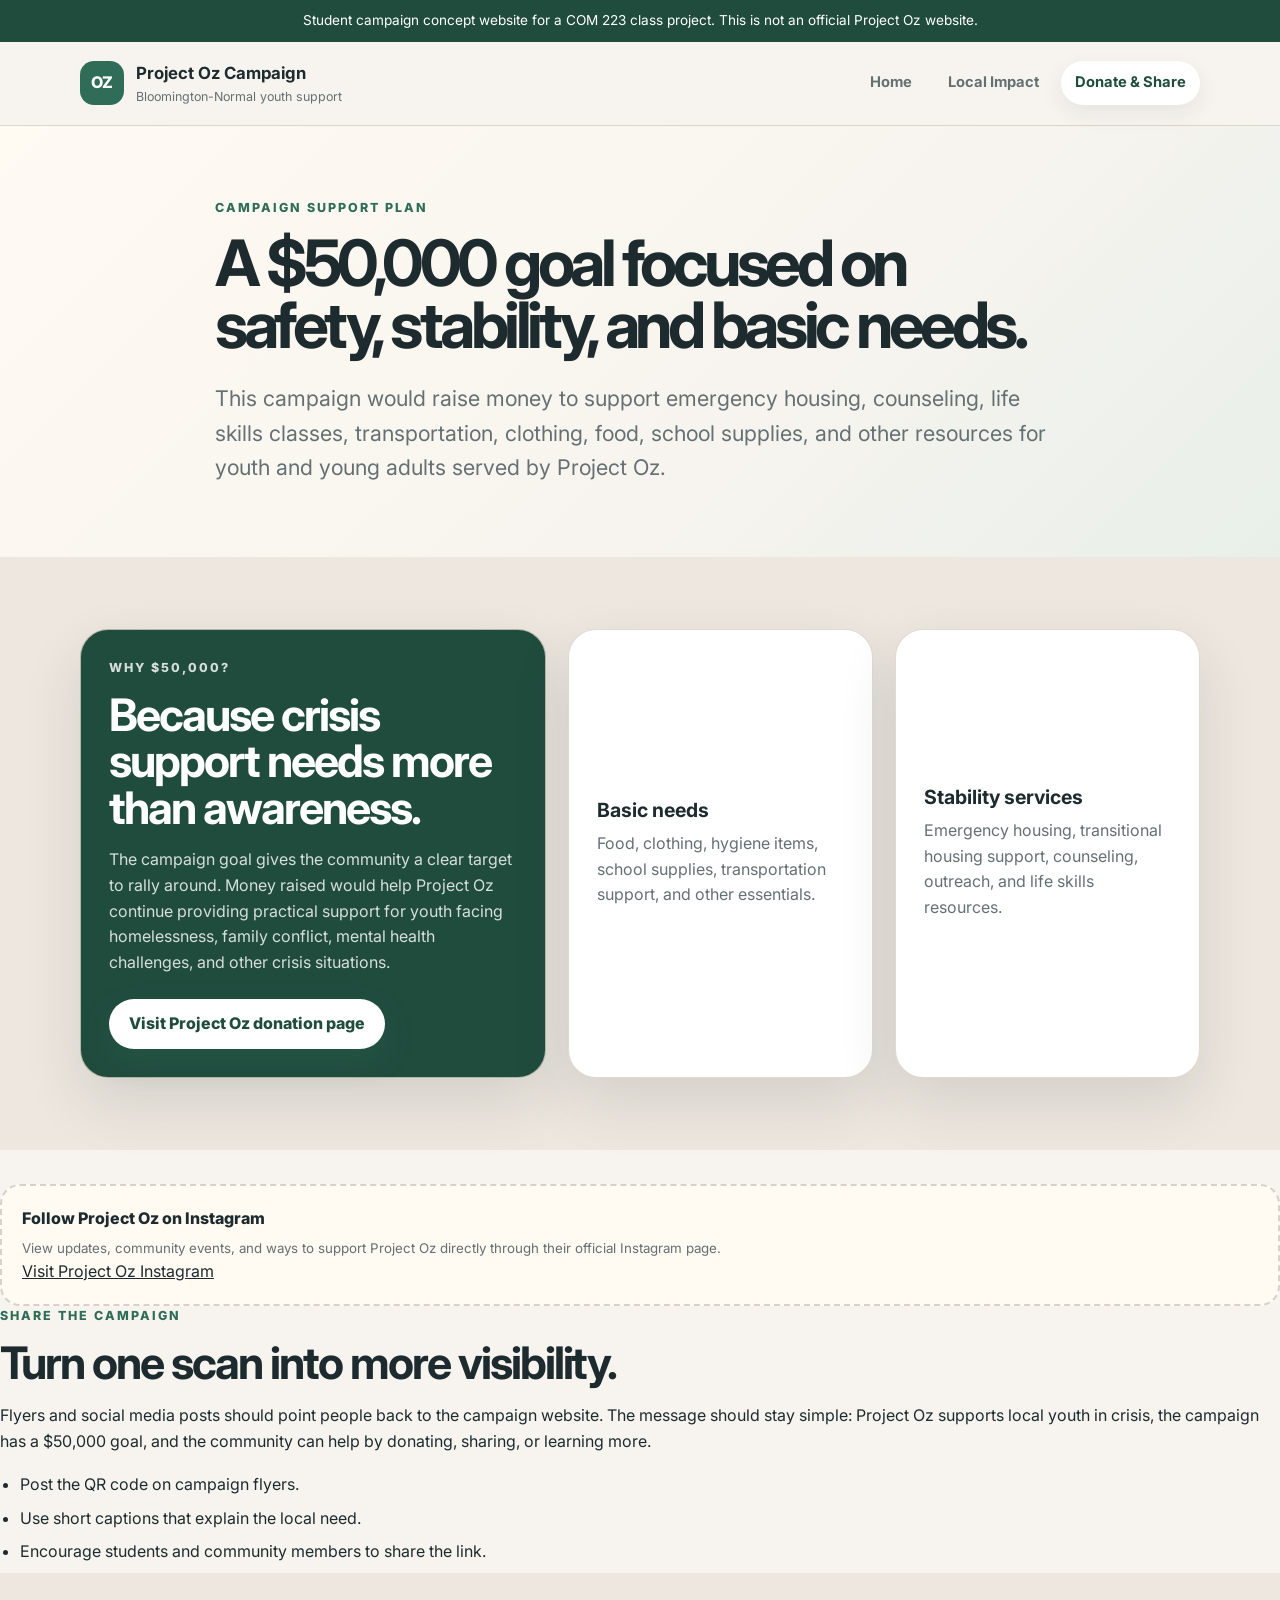
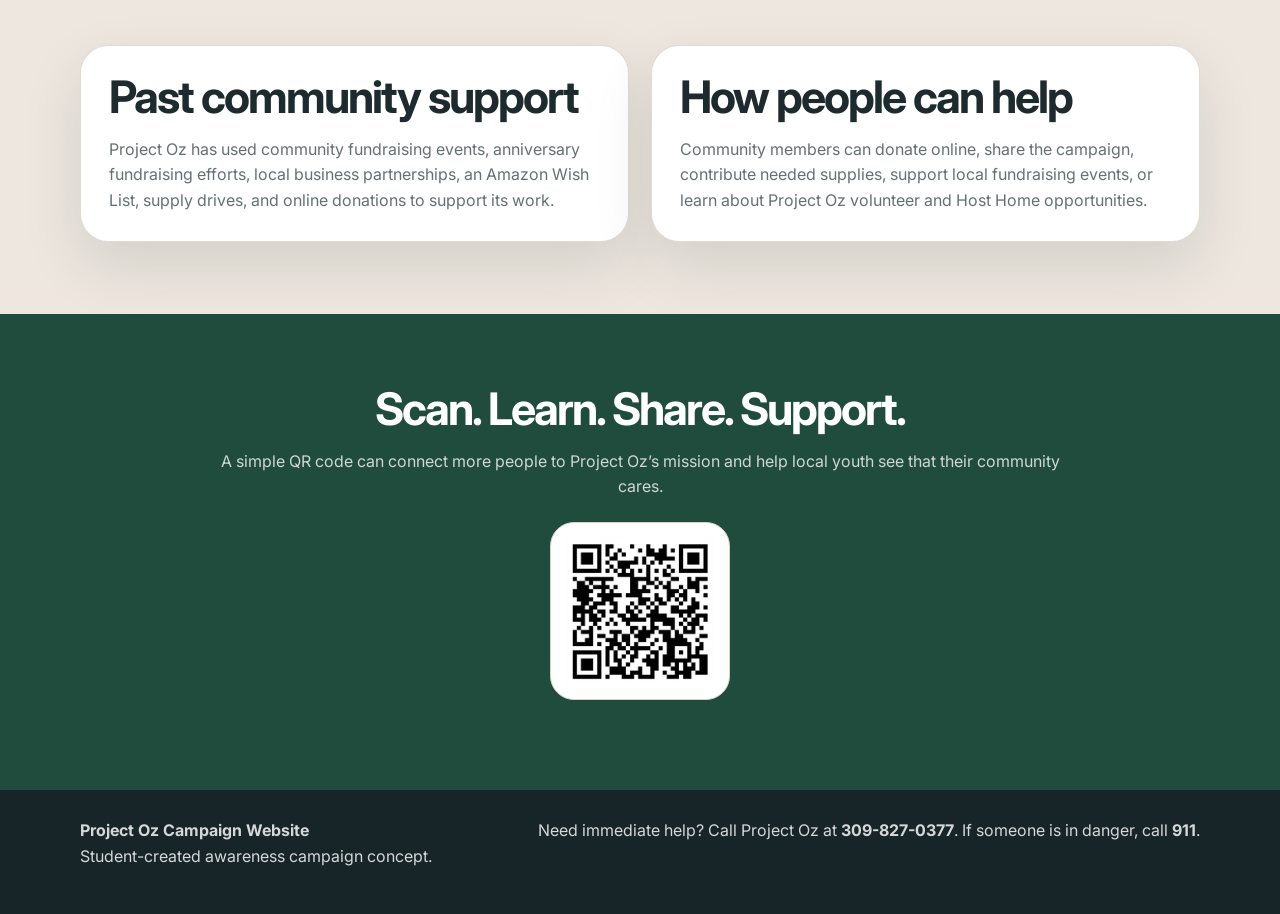
==== commit 70c90cd2: "Add Instagram promotion for Project Oz Added a section to promote Project Oz's Instagram page with a" ====
--- a/donate-share.html
+++ b/donate-share.html
@@ -59,16 +59,15 @@
       </div>
     </section>
 
-    <section class="section">
-      <div class="container split-grid reverse">
-        <div class="flyer-preview" role="img" aria-label="Flyer and social media advertisement concept">
-          <div class="flyer-header">Campaign Flyer</div>
-          <h3>Support Project Oz</h3>
-          <p>Scan the QR code. Learn the mission. Share the campaign.</p>
-          <div class="social-card">
-            <span>Social media post area</span>
-            <small>Use this space for Instagram, Facebook, or story graphics.</small>
-          </div>
+   <div class="social-card">
+  <span>Follow Project Oz on Instagram</span>
+  <small>
+    View updates, community events, and ways to support Project Oz directly through their official Instagram page.
+  </small>
+  <a href="https://www.instagram.com/projectoz/" target="_blank" rel="noopener noreferrer" class="social-link">
+    Visit Project Oz Instagram
+  </a>
+</div>
         </div>
         <div>
           <p class="eyebrow">Share the campaign</p>
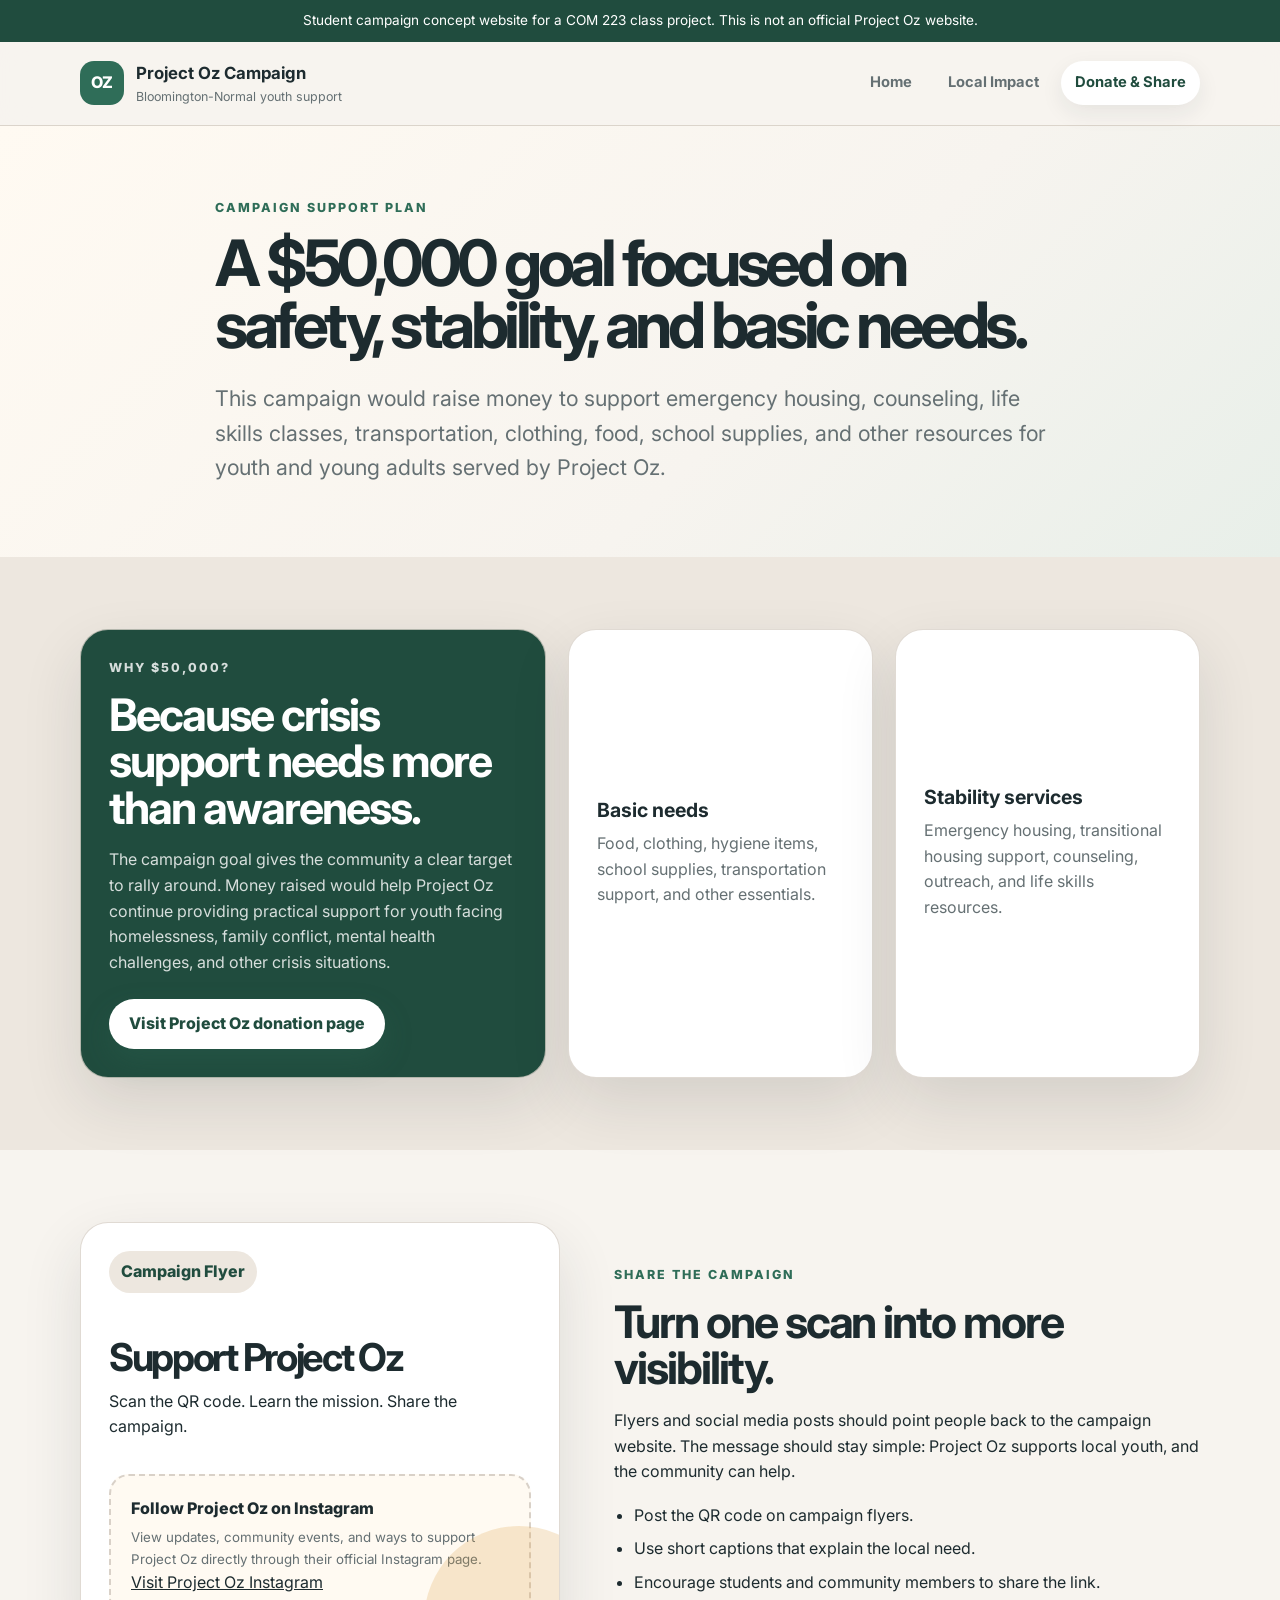
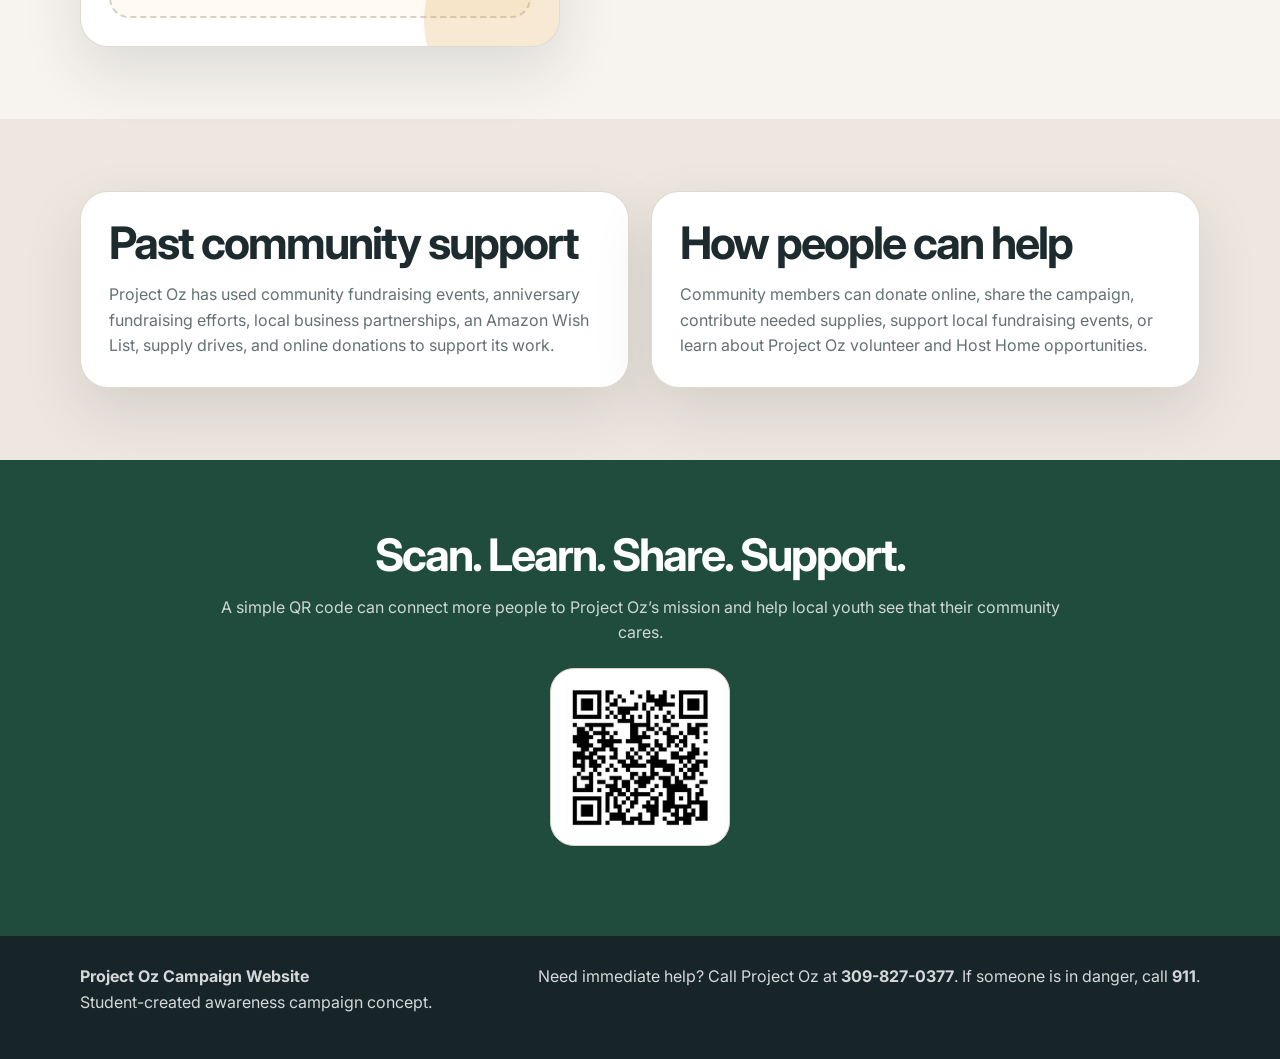
==== commit 5525b6a0: "Refactor campaign sharing section in donate-share.html" ====
--- a/donate-share.html
+++ b/donate-share.html
@@ -59,28 +59,42 @@
       </div>
     </section>
 
-   <div class="social-card">
-  <span>Follow Project Oz on Instagram</span>
-  <small>
-    View updates, community events, and ways to support Project Oz directly through their official Instagram page.
-  </small>
-  <a href="https://www.instagram.com/projectoz/" target="_blank" rel="noopener noreferrer" class="social-link">
-    Visit Project Oz Instagram
-  </a>
-</div>
-        </div>
-        <div>
-          <p class="eyebrow">Share the campaign</p>
-          <h2>Turn one scan into more visibility.</h2>
-          <p>Flyers and social media posts should point people back to the campaign website. The message should stay simple: Project Oz supports local youth in crisis, the campaign has a $50,000 goal, and the community can help by donating, sharing, or learning more.</p>
-          <ul class="check-list">
-            <li>Post the QR code on campaign flyers.</li>
-            <li>Use short captions that explain the local need.</li>
-            <li>Encourage students and community members to share the link.</li>
-          </ul>
-        </div>
+<section class="section">
+  <div class="container split-grid reverse">
+
+    <div class="flyer-preview" role="img" aria-label="Flyer and social media advertisement concept">
+      <div class="flyer-header">Campaign Flyer</div>
+      <h3>Support Project Oz</h3>
+      <p>Scan the QR code. Learn the mission. Share the campaign.</p>
+
+      <div class="social-card">
+        <span>Follow Project Oz on Instagram</span>
+        <small>
+          View updates, community events, and ways to support Project Oz directly through their official Instagram page.
+        </small>
+        <a href="https://www.instagram.com/projectoz/" target="_blank" rel="noopener noreferrer" class="social-link">
+          Visit Project Oz Instagram
+        </a>
       </div>
-    </section>
+    </div>
+
+    <div>
+      <p class="eyebrow">Share the campaign</p>
+      <h2>Turn one scan into more visibility.</h2>
+      <p>
+        Flyers and social media posts should point people back to the campaign website. The message should stay simple:
+        Project Oz supports local youth, and the community can help.
+      </p>
+
+      <ul class="check-list">
+        <li>Post the QR code on campaign flyers.</li>
+        <li>Use short captions that explain the local need.</li>
+        <li>Encourage students and community members to share the link.</li>
+      </ul>
+    </div>
+
+  </div>
+</section>
 
     <section class="section soft-bg">
       <div class="container content-grid">
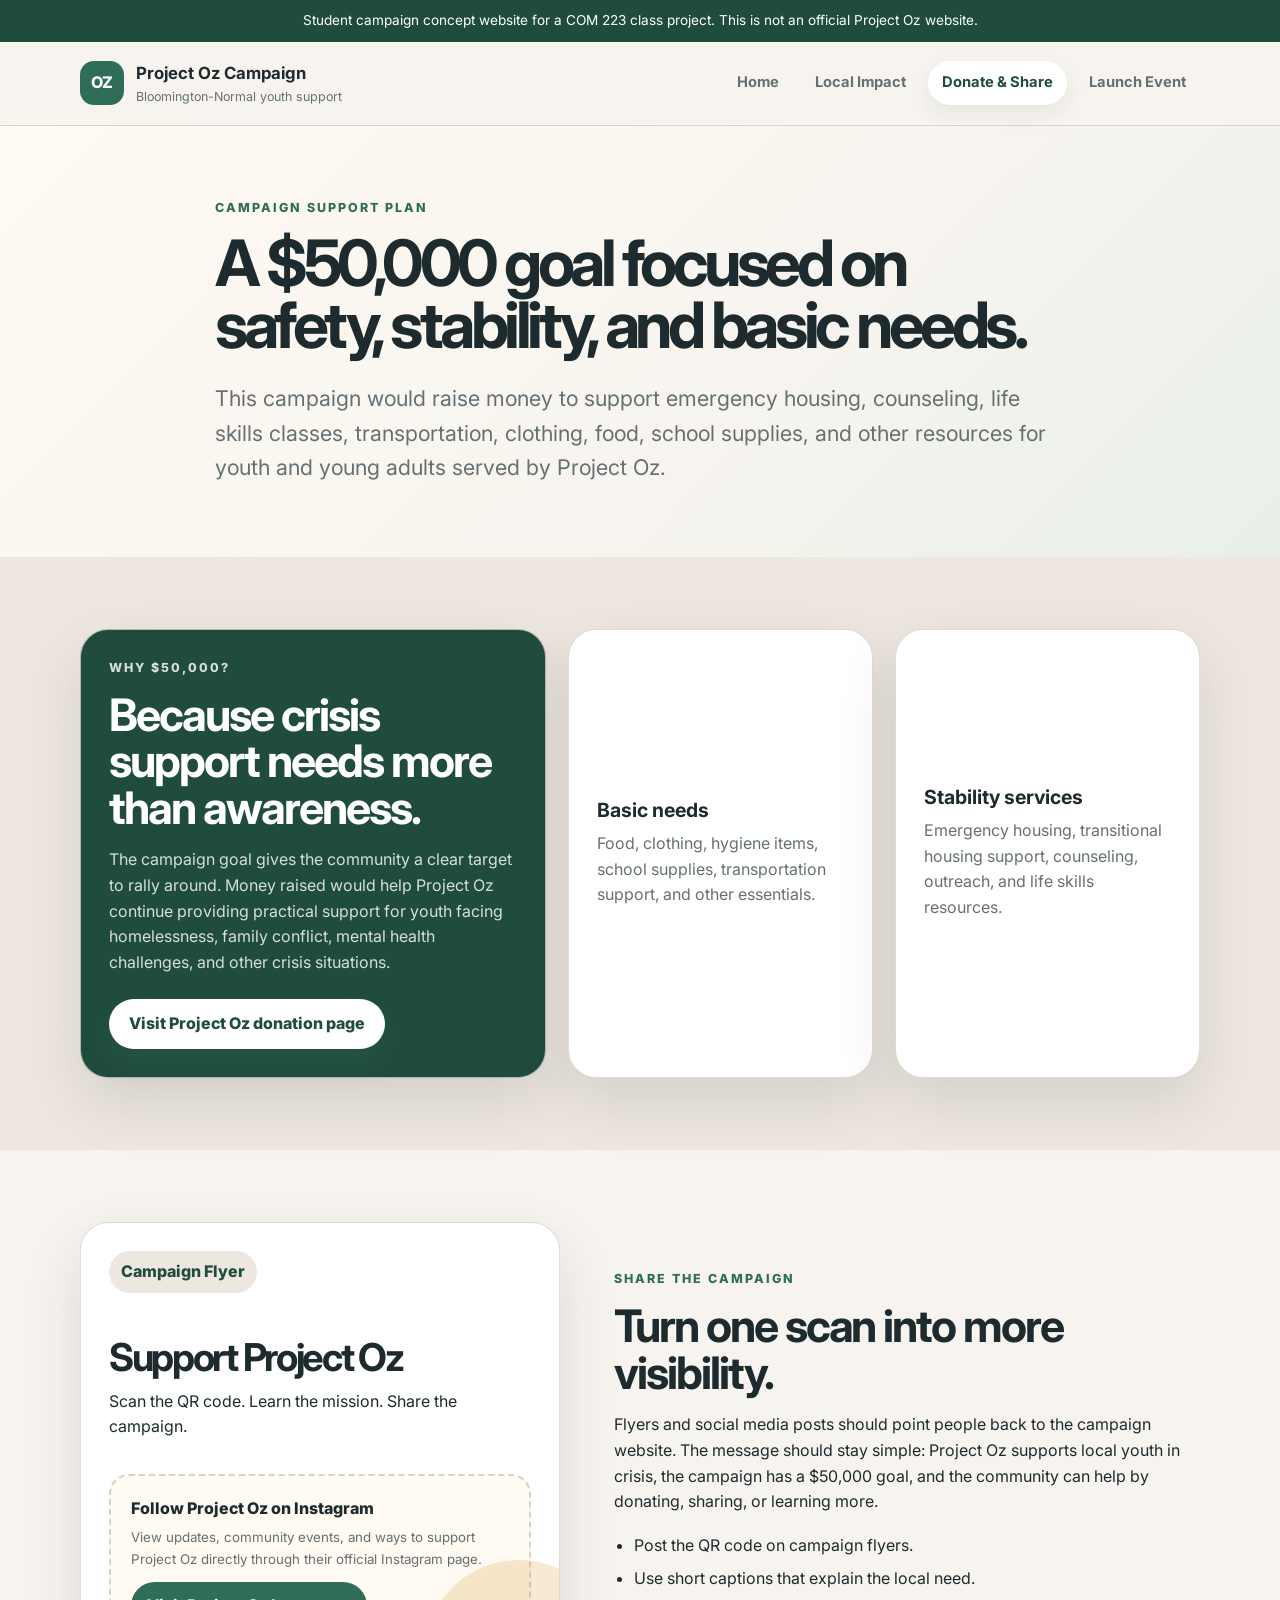
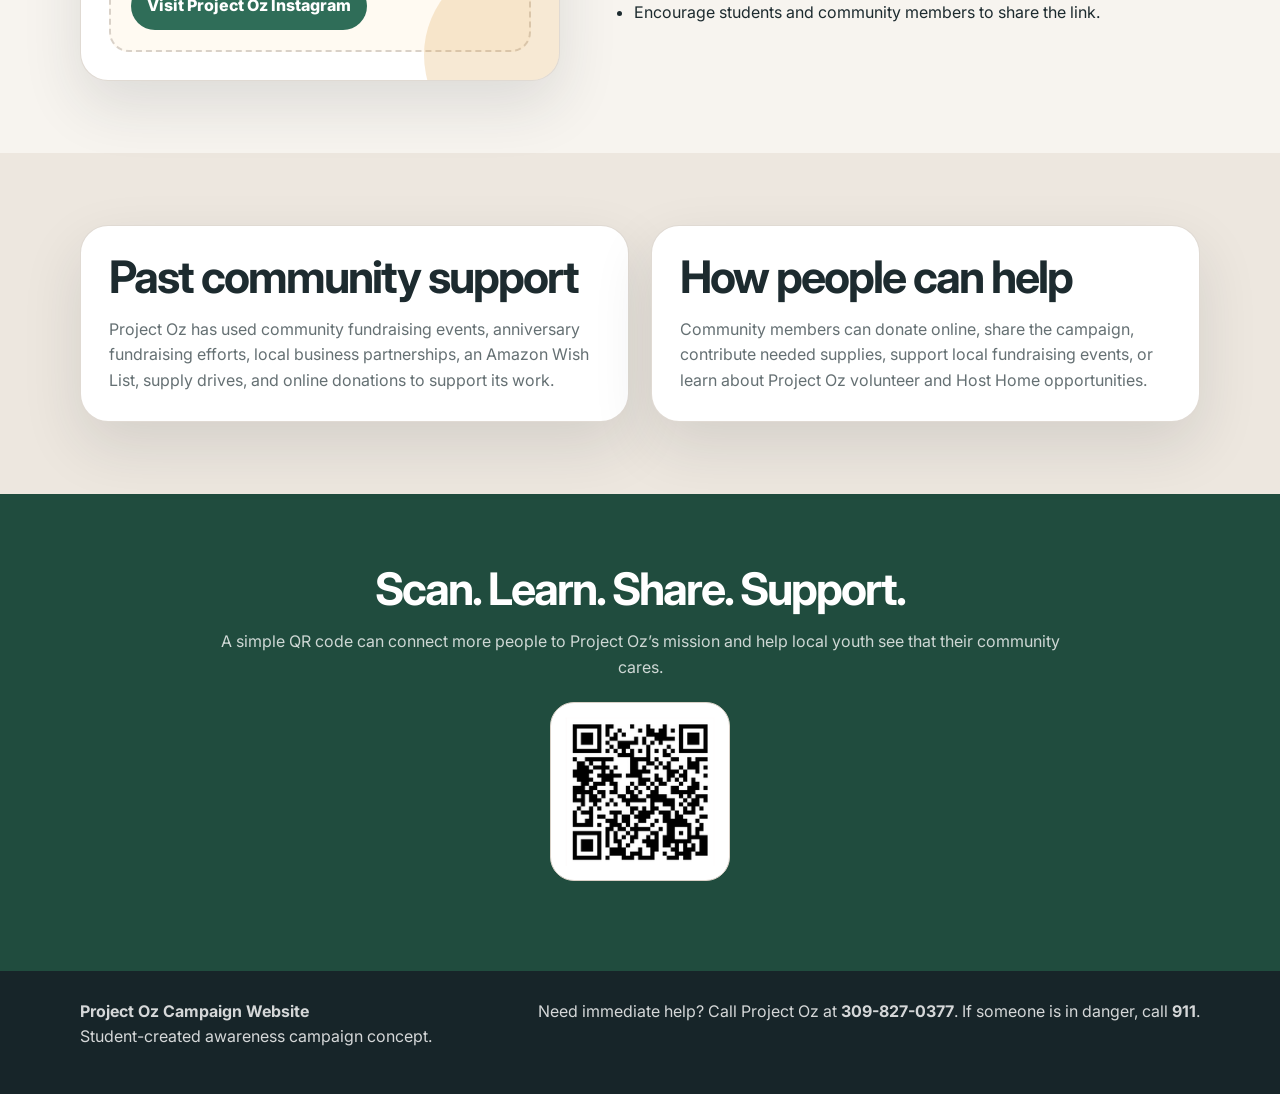
==== commit e30ae750: "Add files via upload" ====
--- a/donate-share.html
+++ b/donate-share.html
@@ -27,6 +27,7 @@
         <a href="index.html">Home</a>
         <a href="local-impact.html">Local Impact</a>
         <a class="active" href="donate-share.html">Donate &amp; Share</a>
+        <a href="launch-event.html">Launch Event</a>
       </nav>
     </div>
   </header>
@@ -59,42 +60,30 @@
       </div>
     </section>
 
-<section class="section">
-  <div class="container split-grid reverse">
-
-    <div class="flyer-preview" role="img" aria-label="Flyer and social media advertisement concept">
-      <div class="flyer-header">Campaign Flyer</div>
-      <h3>Support Project Oz</h3>
-      <p>Scan the QR code. Learn the mission. Share the campaign.</p>
-
-      <div class="social-card">
-        <span>Follow Project Oz on Instagram</span>
-        <small>
-          View updates, community events, and ways to support Project Oz directly through their official Instagram page.
-        </small>
-        <a href="https://www.instagram.com/projectoz/" target="_blank" rel="noopener noreferrer" class="social-link">
-          Visit Project Oz Instagram
-        </a>
+    <section class="section">
+      <div class="container split-grid reverse">
+        <div class="flyer-preview" role="img" aria-label="Flyer and social media advertisement concept">
+          <div class="flyer-header">Campaign Flyer</div>
+          <h3>Support Project Oz</h3>
+          <p>Scan the QR code. Learn the mission. Share the campaign.</p>
+          <div class="social-card">
+            <span>Follow Project Oz on Instagram</span>
+            <small>View updates, community events, and ways to support Project Oz directly through their official Instagram page.</small>
+            <a href="https://www.instagram.com/projectoz/" target="_blank" rel="noopener noreferrer" class="social-link">Visit Project Oz Instagram</a>
+          </div>
+        </div>
+        <div>
+          <p class="eyebrow">Share the campaign</p>
+          <h2>Turn one scan into more visibility.</h2>
+          <p>Flyers and social media posts should point people back to the campaign website. The message should stay simple: Project Oz supports local youth in crisis, the campaign has a $50,000 goal, and the community can help by donating, sharing, or learning more.</p>
+          <ul class="check-list">
+            <li>Post the QR code on campaign flyers.</li>
+            <li>Use short captions that explain the local need.</li>
+            <li>Encourage students and community members to share the link.</li>
+          </ul>
+        </div>
       </div>
-    </div>
-
-    <div>
-      <p class="eyebrow">Share the campaign</p>
-      <h2>Turn one scan into more visibility.</h2>
-      <p>
-        Flyers and social media posts should point people back to the campaign website. The message should stay simple:
-        Project Oz supports local youth, and the community can help.
-      </p>
-
-      <ul class="check-list">
-        <li>Post the QR code on campaign flyers.</li>
-        <li>Use short captions that explain the local need.</li>
-        <li>Encourage students and community members to share the link.</li>
-      </ul>
-    </div>
-
-  </div>
-</section>
+    </section>
 
     <section class="section soft-bg">
       <div class="container content-grid">
--- a/styles.css
+++ b/styles.css
@@ -626,3 +626,64 @@
     width: 110px;
   }
 }
+
+
+/* Launch event page additions */
+.social-link {
+  display: inline-block;
+  margin-top: 0.75rem;
+  padding: 0.7rem 1rem;
+  border-radius: 999px;
+  background: var(--green);
+  color: #ffffff;
+  font-weight: 800;
+  text-decoration: none;
+}
+
+.social-link:hover {
+  background: var(--green-dark);
+}
+
+.event-checklist strong {
+  color: var(--green-dark);
+}
+
+.event-qr-card {
+  max-width: 420px;
+  justify-self: center;
+}
+
+.launch-gallery {
+  display: grid;
+  grid-template-columns: repeat(3, 1fr);
+  gap: 22px;
+  align-items: start;
+}
+
+.launch-gallery figure {
+  margin: 0;
+  background: var(--paper);
+  border: 1px solid rgba(217, 209, 200, 0.8);
+  border-radius: var(--radius-lg);
+  box-shadow: var(--shadow);
+  overflow: hidden;
+}
+
+.launch-gallery img {
+  width: 100%;
+  aspect-ratio: 4 / 5;
+  object-fit: cover;
+  object-position: center;
+}
+
+.launch-gallery figcaption {
+  padding: 16px 18px 20px;
+  color: var(--muted);
+  font-size: 0.92rem;
+}
+
+@media (max-width: 880px) {
+  .launch-gallery {
+    grid-template-columns: 1fr;
+  }
+}
